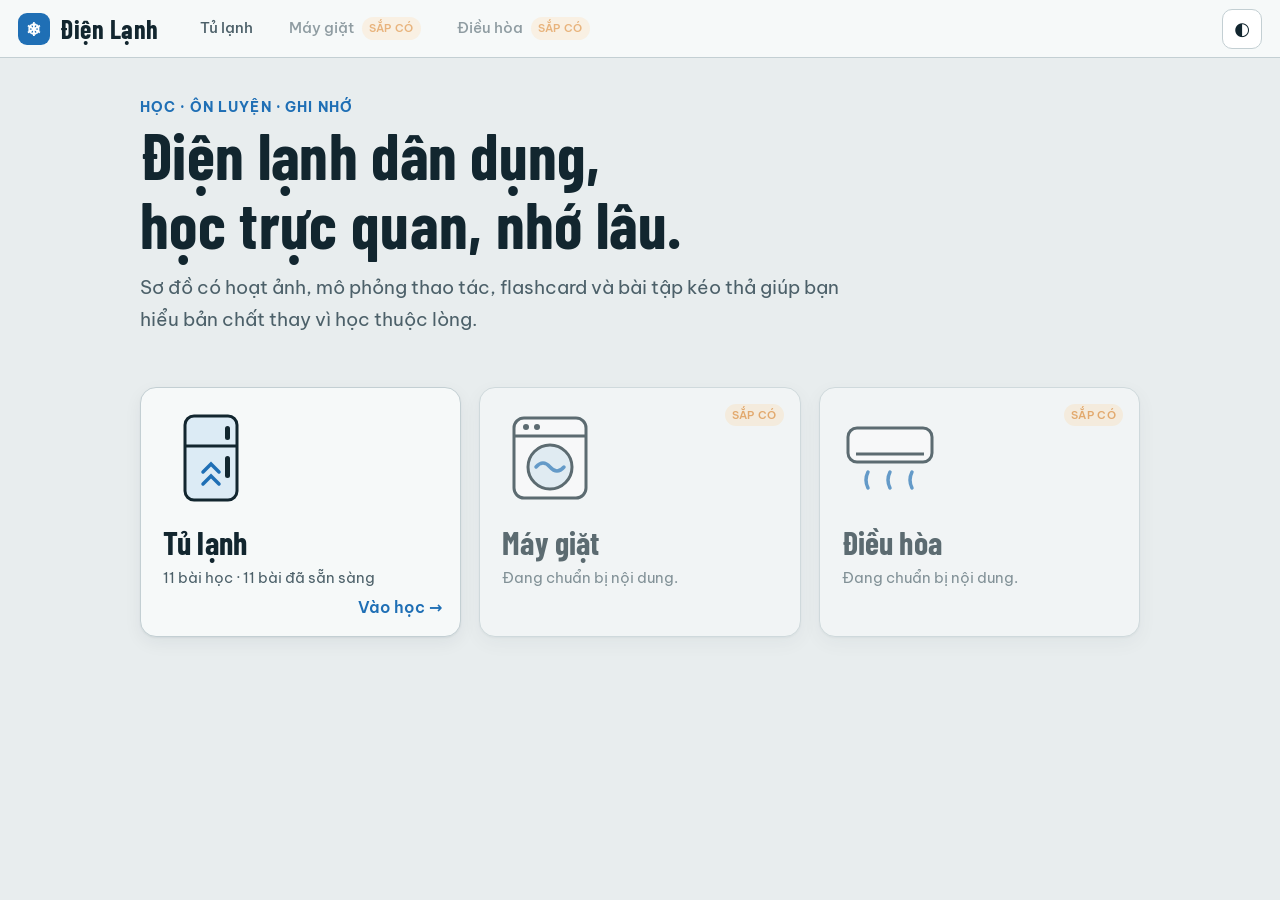
==== index.html @ 9552d59e "init" ====
<!doctype html>
<html lang="vi">
<head>
<meta charset="utf-8">
<meta name="viewport" content="width=device-width, initial-scale=1, viewport-fit=cover">
<title>Điện Lạnh – Học &amp; Ôn luyện</title>
<link rel="preconnect" href="https://fonts.googleapis.com">
<link rel="preconnect" href="https://fonts.gstatic.com" crossorigin>
<link href="https://fonts.googleapis.com/css2?family=Barlow+Condensed:wght@600;700&family=Be+Vietnam+Pro:wght@400;500;600;700&display=swap" rel="stylesheet">
<link rel="stylesheet" href="css/style.css">
</head>
<body>
<a class="skip" href="#main">Bỏ qua điều hướng</a>
<header class="topbar">
  <button class="icon-btn menu-btn" id="menuBtn" aria-label="Mở danh sách bài" aria-expanded="false">☰</button>
  <a class="brand" href="#/"><span class="brand-mark" aria-hidden="true">❄</span><span>Điện Lạnh</span></a>
  <nav class="cats" id="cats" aria-label="Chuyên mục"></nav>
  <button class="icon-btn" id="themeBtn" aria-label="Đổi giao diện sáng/tối">◐</button>
</header>
<div class="shell" id="shell">
  <aside class="sidebar" id="sidebar" aria-label="Danh sách bài học"></aside>
  <div class="scrim" id="scrim"></div>
  <main id="main" tabindex="-1"></main>
</div>

<script src="js/core.js"></script>
<script src="js/lessons/common.js"></script>
<script src="js/lessons/lesson-1.js"></script>
<script src="js/lessons/lesson-2.js"></script>
<script src="js/lessons/lesson-3.js"></script>
<script src="js/lessons/lesson-4.js"></script>
<script src="js/lessons/lesson-5.js"></script>
<script src="js/lessons/lesson-6.js"></script>
<script src="js/lessons/lesson-7.js"></script>
<script src="js/lessons/lesson-8.js"></script>
<script src="js/lessons/lesson-9.js"></script>
<script src="js/lessons/lesson-10.js"></script>
<script src="js/lessons/lesson-11.js"></script>
<script src="js/lessons/index.js"></script>
<script src="js/app.js"></script>
</body>
</html>
---- css/style.css ----
:root{
  --bg:#E8EDEE; --surface:#F6F9F9; --surface2:#FFFFFF; --ink:#12262F; --muted:#4C6069; --line:#C3CFD3;
  --cold:#1F6FB5; --cold-l:#7CC0EA; --hot:#D6402F; --warm:#E0862B; --brass:#B58A2E; --ok:#1E8E5A; --bad:#C23B2B;
  --casing:#D3DCDF; --cold-tint:#DCEBF5; --cold-tint2:#EAF3F9; --hot-tint:#F6E1DC; --ok-tint:#DDF1E7; --bad-tint:#F8E0DB; --warn-tint:#FBEBD5;
  --focus:#0B57D0; --shadow:0 1px 2px rgba(18,38,47,.06),0 6px 18px rgba(18,38,47,.06);
  --head:'Barlow Condensed','Arial Narrow',Impact,sans-serif;
  --body:'Be Vietnam Pro',system-ui,-apple-system,'Segoe UI',Roboto,sans-serif;
  --top:58px; --side:290px;
}
:root[data-theme="dark"]{
  --bg:#0D171C; --surface:#14242B; --surface2:#1A2E37; --ink:#E4EDF0; --muted:#9BB0B8; --line:#28414B;
  --cold:#5AA8E6; --cold-l:#8FCBF0; --hot:#F0604D; --warm:#F0A044; --brass:#D2A94A; --ok:#4CC58B; --bad:#F0705F;
  --casing:#26404A; --cold-tint:#17334A; --cold-tint2:#132A3B; --hot-tint:#3A1F1C; --ok-tint:#143026; --bad-tint:#3A201C; --warn-tint:#3A2B16;
  --focus:#8AB4F8; --shadow:0 1px 2px rgba(0,0,0,.3),0 6px 18px rgba(0,0,0,.25);
}
@media (prefers-color-scheme:dark){
  :root:not([data-theme="light"]){
    --bg:#0D171C; --surface:#14242B; --surface2:#1A2E37; --ink:#E4EDF0; --muted:#9BB0B8; --line:#28414B;
    --cold:#5AA8E6; --cold-l:#8FCBF0; --hot:#F0604D; --warm:#F0A044; --brass:#D2A94A; --ok:#4CC58B; --bad:#F0705F;
    --casing:#26404A; --cold-tint:#17334A; --cold-tint2:#132A3B; --hot-tint:#3A1F1C; --ok-tint:#143026; --bad-tint:#3A201C; --warn-tint:#3A2B16;
    --focus:#8AB4F8; --shadow:0 1px 2px rgba(0,0,0,.3),0 6px 18px rgba(0,0,0,.25);
  }
}
*,*::before,*::after{box-sizing:border-box}
html{scroll-behavior:smooth;scroll-padding-top:calc(var(--top) + 70px)}
body{margin:0;background:var(--bg);color:var(--ink);font:400 16px/1.65 var(--body);-webkit-text-size-adjust:100%}
h1,h2,h3,h4{font-family:var(--head);font-weight:700;line-height:1.08;margin:0;letter-spacing:.005em}
h1{font-size:clamp(38px,6vw,64px)} h2{font-size:clamp(30px,4.2vw,40px);margin-bottom:10px} h3{font-size:25px;margin-bottom:6px} h4{font-size:19px}
p{margin:0 0 12px;max-width:70ch} a{color:var(--cold)}
button{font-family:inherit}
:focus-visible{outline:3px solid var(--focus);outline-offset:2px;border-radius:4px}
.skip{position:absolute;left:-999px;top:8px;background:var(--ink);color:var(--bg);padding:8px 14px;border-radius:6px;z-index:99}
.skip:focus{left:8px}
.muted{color:var(--muted)}
.hot-t{color:var(--hot)} .cold-t{color:var(--cold)}

/* ---------- topbar ---------- */
.topbar{position:sticky;top:0;z-index:30;height:var(--top);display:flex;align-items:center;gap:14px;padding:0 18px;background:var(--surface);border-bottom:1px solid var(--line)}
.brand{display:flex;align-items:center;gap:10px;text-decoration:none;color:var(--ink);font:700 26px/1 var(--head);letter-spacing:.02em}
.brand-mark{display:grid;place-items:center;width:32px;height:32px;border-radius:9px;background:var(--cold);color:#fff;font-size:18px}
.cats{display:flex;gap:6px;margin-left:12px;flex:1;overflow-x:auto}
.cat{display:flex;align-items:center;gap:8px;padding:8px 14px;border-radius:999px;text-decoration:none;color:var(--muted);font-weight:500;font-size:15px;white-space:nowrap;border:1px solid transparent}
.cat:hover{background:var(--cold-tint2)}
.cat.on{background:var(--ink);color:var(--bg)}
.cat.soon{opacity:.6;cursor:default}
.cat.soon:hover{background:none}
.tag{font-size:11px;font-weight:600;padding:2px 7px;border-radius:999px;background:var(--warn-tint);color:var(--warm);text-transform:uppercase;letter-spacing:.03em}
.icon-btn{width:40px;height:40px;border-radius:10px;border:1px solid var(--line);background:var(--surface2);color:var(--ink);font-size:18px;cursor:pointer}
.icon-btn:hover{border-color:var(--ink)}
.menu-btn{display:none}

/* ---------- shell ---------- */
.shell{display:grid;grid-template-columns:var(--side) minmax(0,1fr);min-height:calc(100vh - var(--top))}
.shell.no-side{grid-template-columns:minmax(0,1fr)}
.shell.no-side .sidebar{display:none}
.sidebar{position:sticky;top:var(--top);align-self:start;height:calc(100vh - var(--top));overflow:auto;padding:22px 16px 40px;border-right:1px solid var(--line);background:var(--surface)}
.side-h{font:700 13px/1 var(--body);letter-spacing:.08em;text-transform:uppercase;color:var(--muted);margin:0 8px 12px}
.lnav{list-style:none;margin:0;padding:0;display:grid;gap:4px}
.lnav a{display:grid;grid-template-columns:34px 1fr auto;gap:10px;align-items:center;padding:10px 10px;border-radius:10px;text-decoration:none;color:var(--ink);line-height:1.3;border:1px solid transparent}
.lnav a:hover{background:var(--cold-tint2)}
.lnav a.on{background:var(--cold-tint);border-color:var(--cold)}
.lnav a.soon{opacity:.55;pointer-events:none}
.lnav .n{display:grid;place-items:center;width:34px;height:34px;border-radius:50%;background:var(--ink);color:var(--bg);font:700 15px var(--body)}
.lnav a.on .n{background:var(--cold)}
.lnav .t{font-weight:500;font-size:15px}
.lnav .s{display:block;font-size:12.5px;color:var(--muted);font-weight:400}
.lnav .st{font-size:13px;color:var(--ok);font-weight:700}
.scrim{display:none}
main{padding:30px clamp(16px,4vw,48px) 90px;min-width:0;outline:none}
.wrap{max-width:1000px;margin:0 auto}

/* ---------- home / hub ---------- */
.hero{padding:10px 0 6px}
.hero p.lead{font-size:19px;color:var(--muted);max-width:56ch;margin-top:14px}
.cards3{display:grid;grid-template-columns:repeat(3,1fr);gap:18px;margin-top:34px}
.bigcard{position:relative;display:block;text-decoration:none;color:var(--ink);background:var(--surface);border:1px solid var(--line);border-radius:16px;padding:22px;box-shadow:var(--shadow);min-height:250px;transition:transform .18s,border-color .18s}
.bigcard:not(.soon):hover{transform:translateY(-4px);border-color:var(--cold)}
.bigcard.soon{opacity:.65}
.bigcard .ico{width:96px;height:96px;margin-bottom:12px}
.bigcard h3{font-size:32px}
.bigcard p{color:var(--muted);font-size:15px;margin:0}
.bigcard .go{position:absolute;right:18px;bottom:16px;font-weight:600;color:var(--cold)}
.bigcard .tag{position:absolute;right:16px;top:16px}
.stats{display:flex;flex-wrap:wrap;gap:12px;margin:22px 0 6px}
.stat{background:var(--surface);border:1px solid var(--line);border-radius:12px;padding:12px 18px;min-width:130px}
.stat b{display:block;font:700 34px/1 var(--head)} .stat span{font-size:13px;color:var(--muted)}
.lcards{display:grid;grid-template-columns:repeat(auto-fill,minmax(280px,1fr));gap:16px;margin-top:22px}
.lcard{display:flex;flex-direction:column;gap:6px;text-decoration:none;color:var(--ink);background:var(--surface);border:1px solid var(--line);border-radius:14px;padding:18px;box-shadow:var(--shadow);transition:transform .18s,border-color .18s}
.lcard:not(.soon):hover{transform:translateY(-3px);border-color:var(--cold)}
.lcard.soon{opacity:.6}
.lcard .num{font:700 14px var(--body);color:var(--cold);letter-spacing:.06em;text-transform:uppercase}
.lcard h3{font-size:26px;margin:0}
.lcard p{font-size:14.5px;color:var(--muted);margin:0}
.bar{height:7px;border-radius:4px;background:var(--line);overflow:hidden;margin-top:auto}
.bar i{display:block;height:100%;background:var(--ok);border-radius:4px;transition:width .4s}
.lcard .foot{display:flex;justify-content:space-between;font-size:13px;color:var(--muted);margin-top:8px}

/* ---------- lesson header + tabs ---------- */
.crumb{font-size:14px;color:var(--muted);margin-bottom:8px}
.crumb a{color:var(--muted)}
.lhead p.lead{font-size:18px;color:var(--muted);margin-top:12px;max-width:60ch}
.chips{display:flex;flex-wrap:wrap;gap:8px;margin-top:14px}
.chip{font-size:13px;font-weight:500;padding:4px 11px;border-radius:999px;background:var(--surface);border:1px solid var(--line);color:var(--muted)}
.mtabs{display:flex;gap:6px;margin:26px 0 24px;border-bottom:2px solid var(--line);overflow-x:auto}
.mtab{display:flex;align-items:center;gap:8px;padding:11px 18px;text-decoration:none;color:var(--muted);font-weight:600;font-size:15px;white-space:nowrap;border-bottom:3px solid transparent;margin-bottom:-2px}
.mtab:hover{color:var(--ink)}
.mtab.on{color:var(--cold);border-color:var(--cold)}
.toc{position:sticky;top:calc(var(--top) + 8px);z-index:10;display:flex;gap:8px;overflow-x:auto;padding:8px 0 10px;margin-bottom:6px;background:var(--bg)}
.toc a{flex:none;font-size:14px;font-weight:500;text-decoration:none;color:var(--muted);padding:6px 13px;border-radius:999px;border:1px solid var(--line);background:var(--surface)}
.toc a:hover{color:var(--ink);border-color:var(--ink)}
.toc a.on{background:var(--ink);color:var(--bg);border-color:var(--ink)}
section.sec{margin-top:56px}
section.sec:first-of-type{margin-top:26px}
.sec-n{font:700 14px var(--body);color:var(--cold);letter-spacing:.08em;text-transform:uppercase;margin-bottom:4px}

/* ---------- shared components ---------- */
.stage{background:var(--surface);border:1px solid var(--line);border-radius:14px;padding:10px 8px 6px;margin-top:20px}
.stage svg{display:block;width:100%;height:auto}
.panel{margin-top:14px;padding:20px 22px 16px;background:var(--surface);border:1px solid var(--line);border-left:6px solid var(--cold);border-radius:10px}
.panel.warm{border-left-color:var(--warm)} .panel.hotc{border-left-color:var(--hot)} .panel.okc{border-left-color:var(--ok)}
.tabs{display:grid;grid-template-columns:repeat(auto-fit,minmax(170px,1fr));gap:8px;margin-top:18px}
.tab{font:500 15px/1.25 var(--body);text-align:left;color:var(--ink);background:var(--surface);border:1px solid var(--line);border-radius:10px;padding:10px 12px;cursor:pointer;min-height:56px;display:flex;gap:10px;align-items:center}
.tab:hover{border-color:var(--ink)}
.tab b{display:inline-grid;place-items:center;flex:none;width:28px;height:28px;border-radius:50%;background:var(--ink);color:var(--bg);font-size:14px}
.tab[aria-pressed=true]{border-color:var(--cold);box-shadow:inset 0 0 0 2px var(--cold)}
.tab[aria-pressed=true] b{background:var(--cold)}
.btn{font:500 15px var(--body);color:var(--ink);background:transparent;border:2px solid var(--ink);border-radius:999px;padding:8px 18px;cursor:pointer;min-height:44px}
.btn:hover{background:var(--ink);color:var(--bg)}
.btn.pri{background:var(--cold);border-color:var(--cold);color:#fff}
.btn.pri:hover{filter:brightness(1.1);background:var(--cold);color:#fff}
.btn:disabled{opacity:.4;cursor:not-allowed}
.btn.sm{min-height:36px;padding:5px 14px;font-size:14px}
.row{display:flex;flex-wrap:wrap;gap:10px 14px;align-items:center}
.controls{display:flex;flex-wrap:wrap;gap:12px 22px;align-items:center;padding:10px 14px 14px}
.controls label{display:flex;align-items:center;gap:10px;font-size:15px;color:var(--muted)}
input[type=range]{accent-color:var(--cold);width:190px;min-height:32px}
.legend{display:flex;flex-wrap:wrap;gap:8px 20px;padding:0 14px 12px;font-size:14px;color:var(--muted)}
.legend span{display:inline-flex;align-items:center;gap:8px}
.legend i{width:26px;height:6px;border-radius:3px;display:inline-block}
.pill{display:inline-block;font-size:13.5px;font-weight:500;padding:3px 11px;border-radius:999px;margin:2px 6px 2px 0}
.pill.ok{background:var(--ok-tint);color:var(--ok)} .pill.bad{background:var(--bad-tint);color:var(--bad)} .pill.cold{background:var(--cold-tint);color:var(--cold)}
.callout{display:flex;gap:14px;padding:16px 18px;border-radius:12px;margin-top:18px;background:var(--warn-tint);border:1px solid color-mix(in srgb,var(--warm) 40%,transparent)}
.callout .ic{font-size:22px;line-height:1.3}
.callout.mem{background:var(--cold-tint);border-color:color-mix(in srgb,var(--cold) 40%,transparent)}
.callout.danger{background:var(--bad-tint);border-color:color-mix(in srgb,var(--bad) 40%,transparent)}
.callout p{margin:0}
.callout b.t{display:block;font-family:var(--head);font-size:20px;margin-bottom:2px}
dl.kv{display:grid;grid-template-columns:150px 1fr;gap:10px 16px;margin:12px 0}
dl.kv dt{font-weight:600;color:var(--muted);font-size:14.5px} dl.kv dd{margin:0}
table.cmp{width:100%;border-collapse:separate;border-spacing:0;margin-top:16px;font-size:14.5px;background:var(--surface);border:1px solid var(--line);border-radius:12px;overflow:hidden}
table.cmp th,table.cmp td{padding:10px 14px;text-align:left;vertical-align:top;border-bottom:1px solid var(--line)}
table.cmp tr:last-child td{border-bottom:0}
table.cmp thead th{background:var(--cold-tint);font-family:var(--head);font-size:19px}
table.cmp tbody th{font-weight:600;color:var(--muted);width:130px}
.tscroll{overflow-x:auto}
.grid2{display:grid;grid-template-columns:1fr 1fr;gap:18px}

/* steps */
ol.steps{list-style:none;padding:0;margin:14px 0 0;display:grid;gap:8px;counter-reset:s}
ol.steps li{counter-increment:s;display:grid;grid-template-columns:34px 1fr;gap:12px;align-items:start;padding:11px 14px;background:var(--surface);border:1px solid var(--line);border-radius:10px;cursor:pointer;transition:background .2s,border-color .2s}
ol.steps li::before{content:counter(s);display:grid;place-items:center;width:30px;height:30px;border-radius:50%;background:var(--ink);color:var(--bg);font-weight:700;font-size:14px;margin-top:1px}
ol.steps li:hover{border-color:var(--ink)}
ol.steps li.done{background:var(--ok-tint);border-color:var(--ok)}
ol.steps li.done::before{content:"✓";background:var(--ok);color:#fff}
ol.steps li > div > b:first-child{display:block}
ol.steps li span{font-size:14.5px;color:var(--muted)}
.prog{display:flex;align-items:center;gap:12px;font-size:14px;color:var(--muted);margin-top:12px}
.prog .bar{flex:1;margin:0;max-width:300px}

/* ---------- diagrams (css) ---------- */
.lbl{font:700 15px var(--body);fill:var(--ink)} .sub{font:400 13px var(--body);fill:var(--muted)} .fl{font:500 12.5px var(--body);fill:var(--muted)}
.casing{fill:none;stroke:var(--casing)}
.flow{fill:none;stroke-dasharray:3 9;stroke-linecap:round;animation:flow 1.1s linear infinite}
@keyframes flow{to{stroke-dashoffset:-24}}
@keyframes pulse{0%,100%{opacity:.25}50%{opacity:1}}
@keyframes spin{to{transform:rotate(360deg)}}
@keyframes rise{0%{transform:translateY(0) scale(.6);opacity:0}20%{opacity:.9}100%{transform:translateY(-34px) scale(1.1);opacity:0}}
.heat{stroke:var(--warm);stroke-width:3;fill:none;stroke-linecap:round}
.heat-h{fill:var(--warm)}
.heat-g{animation:pulse 1.6s ease-in-out infinite} .heat-g.b{animation-delay:.5s} .heat-g.c{animation-delay:1s}
.bub{fill:var(--cold-l);animation:rise 2.4s ease-in infinite;transform-box:fill-box;transform-origin:center}
.fan{transform-box:fill-box;transform-origin:center;animation:spin 1s linear infinite}
.air{fill:none;stroke:var(--cold-l);stroke-width:3;stroke-dasharray:2 10;stroke-linecap:round;animation:flow .9s linear infinite;transition:opacity .3s}
.paused *{animation-play-state:paused!important}

/* gauge */
.gauge-wrap{display:grid;grid-template-columns:minmax(0,340px) minmax(0,1fr);gap:22px;align-items:center}
.opts-r{display:grid;gap:8px;margin:10px 0}
.opts-r label{display:flex;gap:10px;align-items:flex-start;padding:10px 12px;border:1px solid var(--line);border-radius:10px;background:var(--surface);cursor:pointer;font-size:15px}
.opts-r label:has(input:checked){border-color:var(--cold);box-shadow:inset 0 0 0 2px var(--cold)}
.opts-r input{margin-top:5px;accent-color:var(--cold)}
.verdict{padding:12px 14px;border-radius:10px;font-weight:500;min-height:3.4em;background:var(--cold-tint2);border:1px solid var(--line)}
.verdict.ok{background:var(--ok-tint);border-color:var(--ok)} .verdict.bad{background:var(--bad-tint);border-color:var(--bad)}

/* ---------- practice ---------- */
.pcard{background:var(--surface);border:1px solid var(--line);border-radius:16px;padding:24px;box-shadow:var(--shadow)}
.phead{display:flex;flex-wrap:wrap;gap:10px 16px;align-items:center;justify-content:space-between;margin-bottom:14px}
.phead .bar{flex:1;min-width:120px;max-width:340px;margin:0}
.flip{perspective:1200px;margin:8px auto 18px;max-width:560px}
.flip-in{position:relative;height:270px;transition:transform .55s cubic-bezier(.3,.7,.2,1);transform-style:preserve-3d;cursor:pointer}
.flip.on .flip-in{transform:rotateY(180deg)}
.face{position:absolute;inset:0;backface-visibility:hidden;-webkit-backface-visibility:hidden;display:flex;flex-direction:column;align-items:center;justify-content:center;text-align:center;padding:26px 30px;border-radius:16px;border:2px solid var(--line);background:var(--surface2);box-shadow:var(--shadow);overflow:auto}
.face.front{border-top:6px solid var(--cold)}
.face.back{transform:rotateY(180deg);border-top:6px solid var(--warm);background:var(--warn-tint)}
.face .k{font-size:12px;font-weight:700;letter-spacing:.1em;text-transform:uppercase;color:var(--muted);margin-bottom:10px}
.face .big{font:700 clamp(26px,4vw,34px)/1.15 var(--head)}
.face .txt{font-size:18px;line-height:1.5}
.hint{font-size:13px;color:var(--muted);margin-top:14px}
.fc-act{display:flex;flex-wrap:wrap;gap:10px;justify-content:center}
.q-text{font:700 clamp(24px,3.4vw,30px)/1.2 var(--head);margin:6px 0 16px}
.qopts{display:grid;gap:10px}
.qopt{display:flex;gap:12px;align-items:flex-start;text-align:left;width:100%;padding:13px 15px;border-radius:12px;border:2px solid var(--line);background:var(--surface2);color:var(--ink);font:500 16px/1.45 var(--body);cursor:pointer}
.qopt:hover:not(:disabled){border-color:var(--ink)}
.qopt .l{flex:none;display:grid;place-items:center;width:28px;height:28px;border-radius:50%;background:var(--cold-tint);color:var(--cold);font-weight:700;font-size:14px}
.qopt.right{border-color:var(--ok);background:var(--ok-tint)} .qopt.right .l{background:var(--ok);color:#fff}
.qopt.wrong{border-color:var(--bad);background:var(--bad-tint)} .qopt.wrong .l{background:var(--bad);color:#fff}
.qopt:disabled{cursor:default}
.why{margin-top:14px;padding:13px 16px;border-radius:10px;background:var(--cold-tint2);border-left:5px solid var(--cold);font-size:15px}
.score{text-align:center;padding:10px 0}
.score .ring{font:700 80px/1 var(--head)}
.score .msg{font-size:18px;color:var(--muted);margin:8px 0 18px}
.review{text-align:left;margin-top:22px;display:grid;gap:10px}
.review div{padding:12px 14px;border-radius:10px;background:var(--bad-tint);border:1px solid var(--bad);font-size:15px}

/* drag & drop */
.pool{display:flex;flex-wrap:wrap;gap:8px;min-height:56px;padding:12px;border:2px dashed var(--line);border-radius:12px;margin-bottom:16px}
.dchip{padding:8px 13px;border-radius:10px;background:var(--surface2);border:2px solid var(--line);font-size:14.5px;line-height:1.4;cursor:grab;user-select:none;touch-action:manipulation;max-width:100%}
.dchip:hover{border-color:var(--ink)}
.dchip.sel{border-color:var(--cold);background:var(--cold-tint);box-shadow:0 0 0 3px color-mix(in srgb,var(--cold) 30%,transparent)}
.dchip.ok{border-color:var(--ok);background:var(--ok-tint)} .dchip.no{border-color:var(--bad);background:var(--bad-tint)}
.dchip.dragging{opacity:.4}
.buckets{display:grid;grid-template-columns:repeat(3,1fr);gap:14px}
.bucket{display:flex;flex-direction:column;gap:8px;min-height:200px;padding:12px;border-radius:14px;background:var(--cold-tint2);border:2px solid var(--line);transition:border-color .15s,background .15s}
.bucket h4{font-size:21px;text-align:center;padding-bottom:6px;border-bottom:1px solid var(--line)}
.bucket.over{border-color:var(--cold);background:var(--cold-tint)}
.bucket.armed{border-color:var(--cold);cursor:pointer}
.olist{list-style:none;margin:12px 0;padding:0;display:grid;gap:8px}
.olist li{display:grid;grid-template-columns:34px 1fr auto;gap:10px;align-items:center;padding:10px 12px;border-radius:10px;background:var(--surface2);border:2px solid var(--line);cursor:grab;touch-action:manipulation}
.olist li.sel{border-color:var(--cold);background:var(--cold-tint)}
.olist li.ok{border-color:var(--ok);background:var(--ok-tint)} .olist li.no{border-color:var(--bad);background:var(--bad-tint)}
.olist li.dragging{opacity:.4}
.olist .pos{display:grid;place-items:center;width:30px;height:30px;border-radius:50%;background:var(--ink);color:var(--bg);font-weight:700;font-size:14px}
.olist .mv{display:flex;gap:4px}
.olist .mv button{width:34px;height:34px;border-radius:8px;border:1px solid var(--line);background:var(--surface);color:var(--ink);cursor:pointer}
.olist .mv button:hover{border-color:var(--ink)}
.divider{height:1px;background:var(--line);margin:30px 0}
.sub-tabs{display:flex;gap:8px;margin-bottom:16px;flex-wrap:wrap}

/* ---------- responsive ---------- */
@media (max-width:980px){
  .shell,.shell.no-side{grid-template-columns:minmax(0,1fr)}
  .menu-btn{display:block}
  .shell.no-side ~ * .menu-btn{display:none}
  .sidebar{position:fixed;left:0;top:var(--top);bottom:0;width:min(86vw,320px);height:auto;z-index:40;transform:translateX(-102%);transition:transform .25s;box-shadow:var(--shadow)}
  body.menu-open .sidebar{transform:none}
  body.menu-open .scrim{display:block;position:fixed;inset:var(--top) 0 0 0;background:rgba(0,0,0,.4);z-index:35}
  .cards3{grid-template-columns:1fr}
  .gauge-wrap,.grid2{grid-template-columns:1fr}
  .buckets{grid-template-columns:1fr}
}
@media (max-width:620px){
  .topbar{padding:0 10px;gap:8px}
  .brand span:last-child{display:none}
  dl.kv{grid-template-columns:1fr;gap:2px 0} dl.kv dt{margin-top:8px}
  .flip-in{height:300px}
  .cat .tag{display:none}
  .pcard{padding:16px}
}
@media (prefers-reduced-motion:reduce){*{animation:none!important;transition:none!important;scroll-behavior:auto!important}}
.btn[aria-pressed=true]{background:var(--ink);color:var(--bg)}
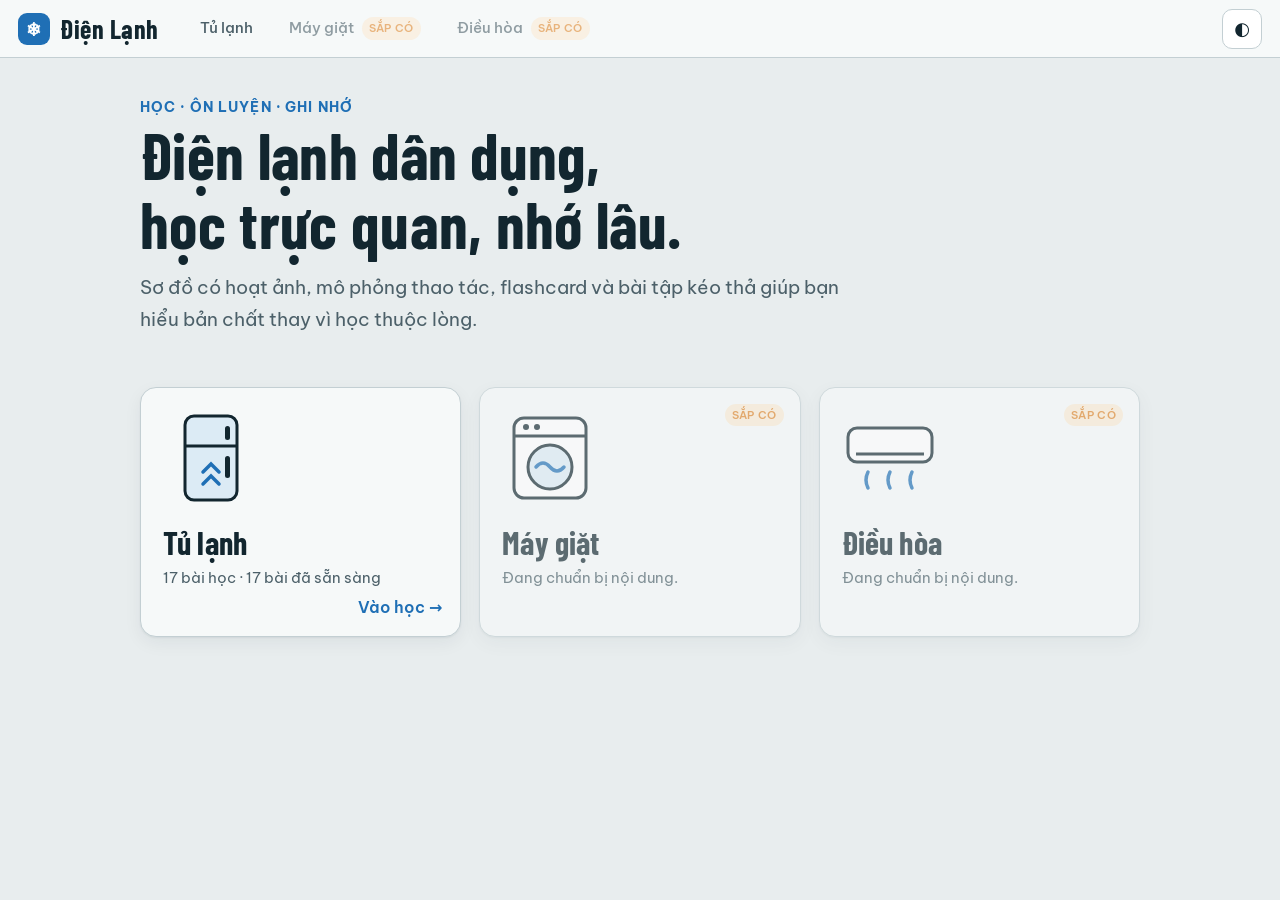
==== commit 025db0f0: "tl" ====
--- a/index.html
+++ b/index.html
@@ -36,6 +36,12 @@
 <script src="js/lessons/lesson-9.js"></script>
 <script src="js/lessons/lesson-10.js"></script>
 <script src="js/lessons/lesson-11.js"></script>
+<script src="js/lessons/lesson-12.js"></script>
+<script src="js/lessons/lesson-13.js"></script>
+<script src="js/lessons/lesson-14.js"></script>
+<script src="js/lessons/lesson-15.js"></script>
+<script src="js/lessons/lesson-16.js"></script>
+<script src="js/lessons/lesson-17.js"></script>
 <script src="js/lessons/index.js"></script>
 <script src="js/app.js"></script>
 </body>
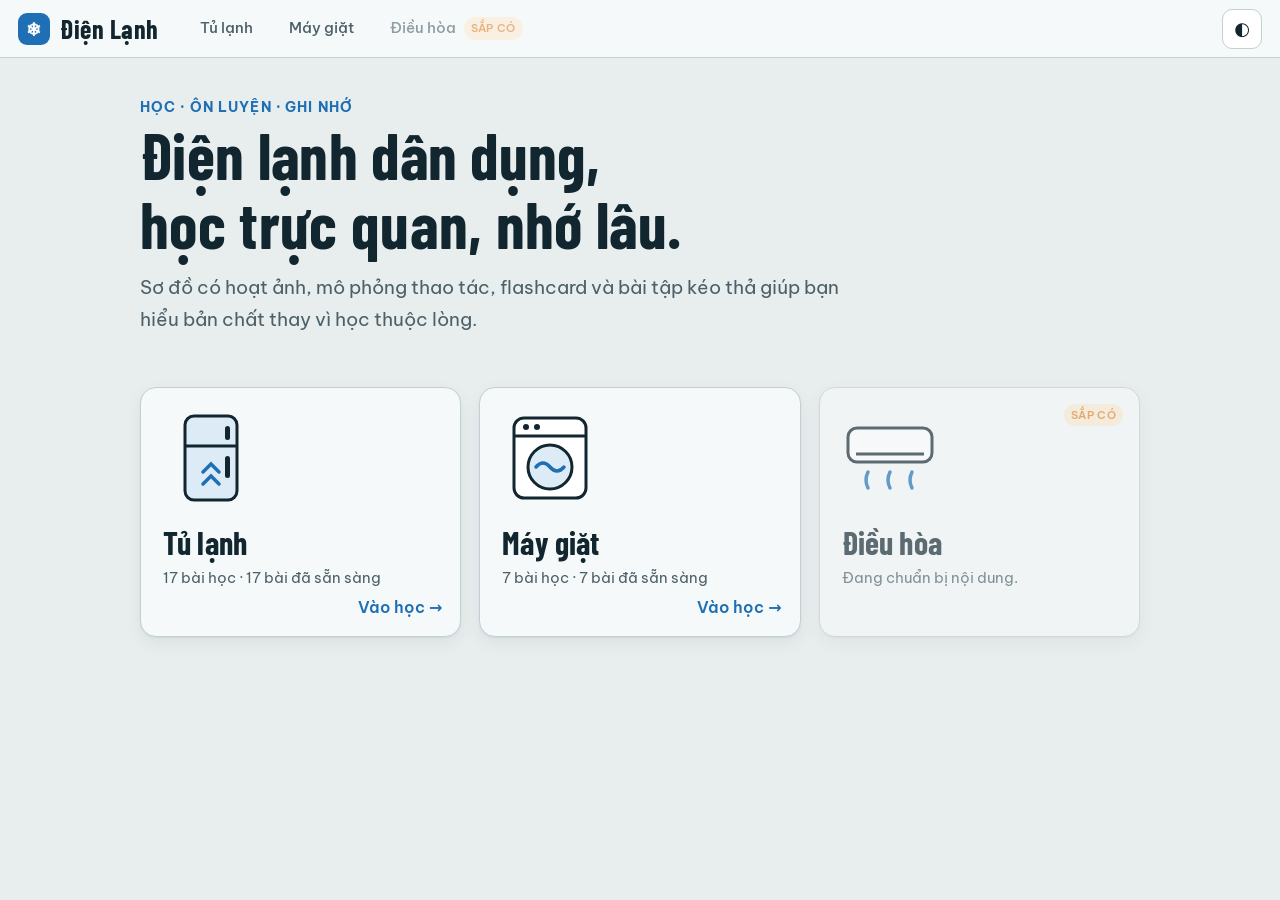
==== commit 16931a6b: "mg" ====
--- a/index.html
+++ b/index.html
@@ -42,6 +42,7 @@
 <script src="js/lessons/lesson-15.js"></script>
 <script src="js/lessons/lesson-16.js"></script>
 <script src="js/lessons/lesson-17.js"></script>
+<script src="js/lessons/mg-1.js"></script><script src="js/lessons/mg-2.js"></script><script src="js/lessons/mg-3.js"></script><script src="js/lessons/mg-4.js"></script><script src="js/lessons/mg-5.js"></script><script src="js/lessons/mg-6.js"></script><script src="js/lessons/mg-7.js"></script>
 <script src="js/lessons/index.js"></script>
 <script src="js/app.js"></script>
 </body>
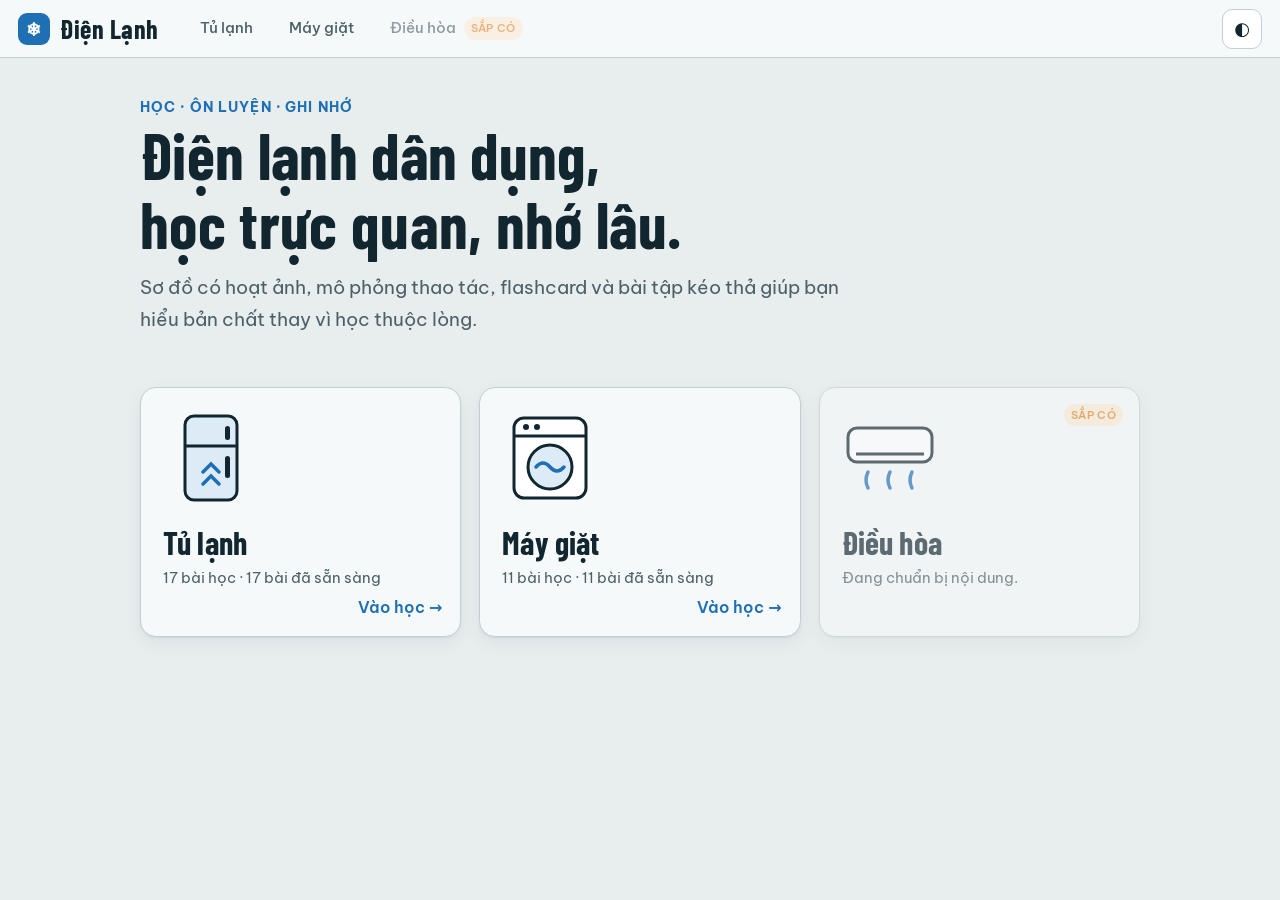
==== commit 2dbf53e8: "mg" ====
--- a/index.html
+++ b/index.html
@@ -42,7 +42,7 @@
 <script src="js/lessons/lesson-15.js"></script>
 <script src="js/lessons/lesson-16.js"></script>
 <script src="js/lessons/lesson-17.js"></script>
-<script src="js/lessons/mg-1.js"></script><script src="js/lessons/mg-2.js"></script><script src="js/lessons/mg-3.js"></script><script src="js/lessons/mg-4.js"></script><script src="js/lessons/mg-5.js"></script><script src="js/lessons/mg-6.js"></script><script src="js/lessons/mg-7.js"></script>
+<script src="js/lessons/mg-1.js"></script><script src="js/lessons/mg-2.js"></script><script src="js/lessons/mg-3.js"></script><script src="js/lessons/mg-4.js"></script><script src="js/lessons/mg-5.js"></script><script src="js/lessons/mg-6.js"></script><script src="js/lessons/mg-7.js"></script><script src="js/lessons/mg-8.js"></script><script src="js/lessons/mg-9.js"></script><script src="js/lessons/mg-10.js"></script><script src="js/lessons/mg-11.js"></script>
 <script src="js/lessons/index.js"></script>
 <script src="js/app.js"></script>
 </body>
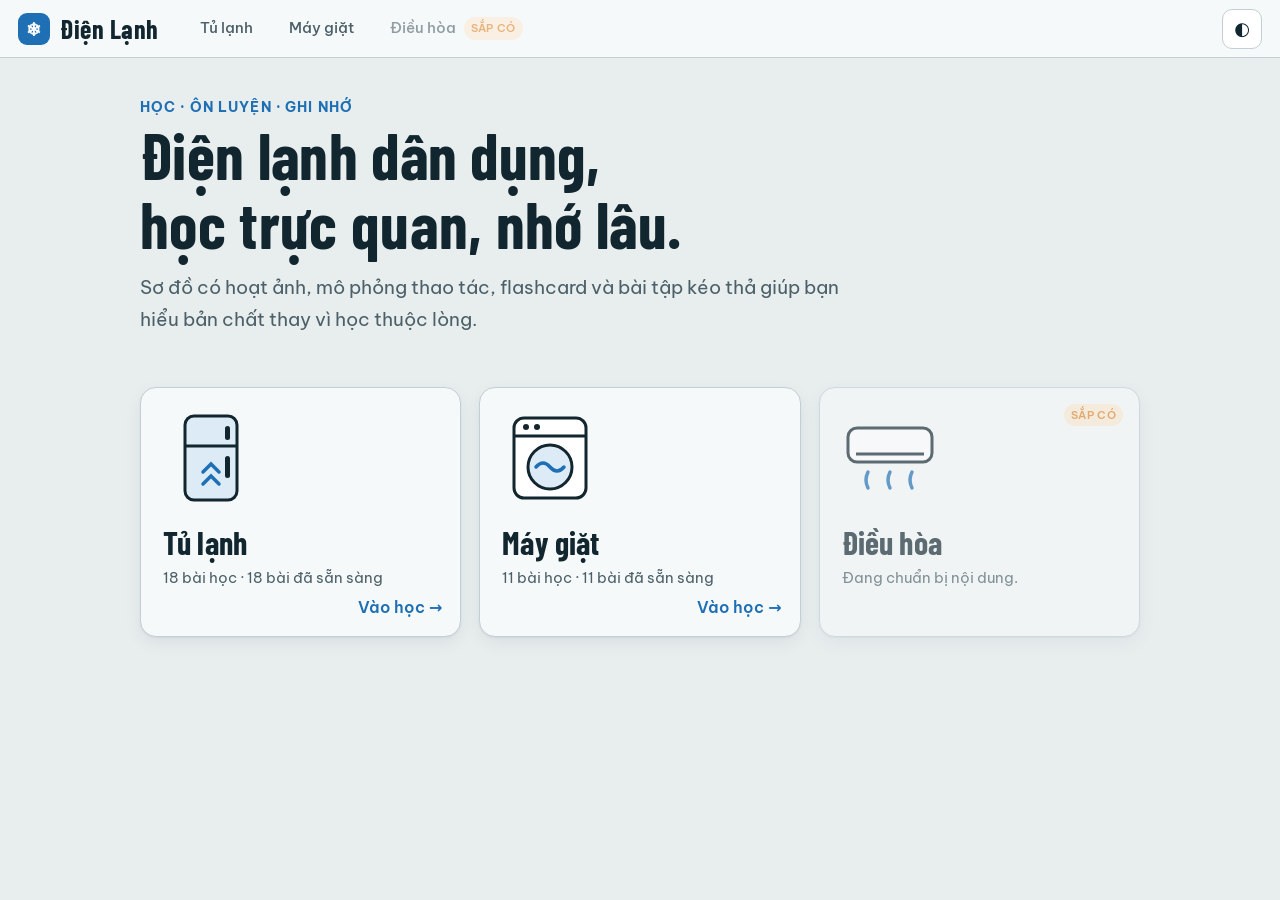
==== commit 53cb415a: "mg" ====
--- a/index.html
+++ b/index.html
@@ -25,6 +25,7 @@
 
 <script src="js/core.js"></script>
 <script src="js/lessons/common.js"></script>
+<script src="js/lessons/lesson-0.js"></script>
 <script src="js/lessons/lesson-1.js"></script>
 <script src="js/lessons/lesson-2.js"></script>
 <script src="js/lessons/lesson-3.js"></script>
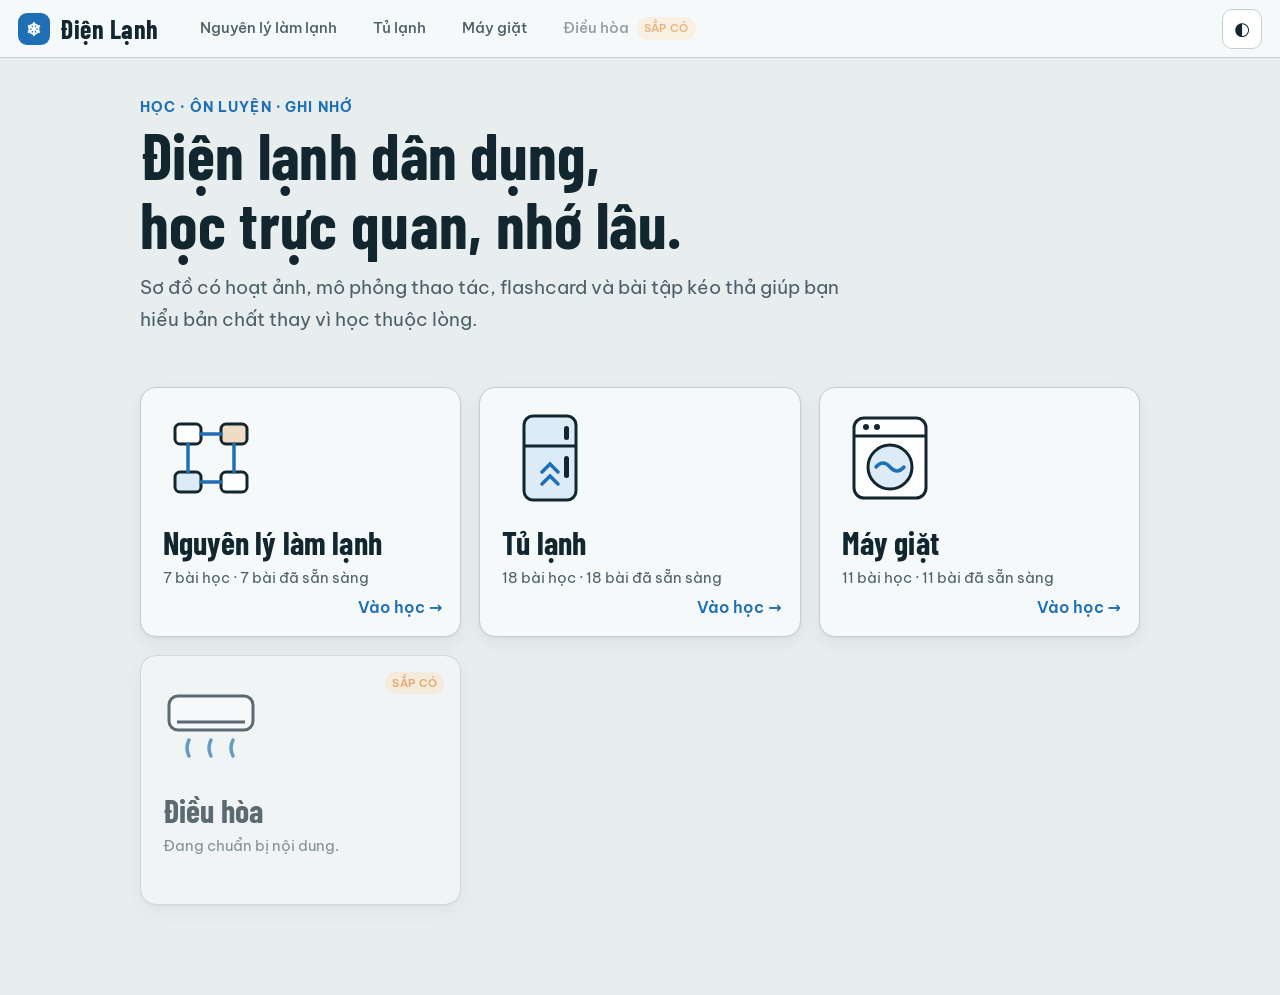
==== commit ec8f79e8: "nl" ====
--- a/index.html
+++ b/index.html
@@ -44,6 +44,7 @@
 <script src="js/lessons/lesson-16.js"></script>
 <script src="js/lessons/lesson-17.js"></script>
 <script src="js/lessons/mg-1.js"></script><script src="js/lessons/mg-2.js"></script><script src="js/lessons/mg-3.js"></script><script src="js/lessons/mg-4.js"></script><script src="js/lessons/mg-5.js"></script><script src="js/lessons/mg-6.js"></script><script src="js/lessons/mg-7.js"></script><script src="js/lessons/mg-8.js"></script><script src="js/lessons/mg-9.js"></script><script src="js/lessons/mg-10.js"></script><script src="js/lessons/mg-11.js"></script>
+<script src="js/lessons/nl-1.js"></script><script src="js/lessons/nl-2.js"></script><script src="js/lessons/nl-3.js"></script><script src="js/lessons/nl-4.js"></script><script src="js/lessons/nl-5.js"></script><script src="js/lessons/nl-6.js"></script><script src="js/lessons/nl-7.js"></script>
 <script src="js/lessons/index.js"></script>
 <script src="js/app.js"></script>
 </body>
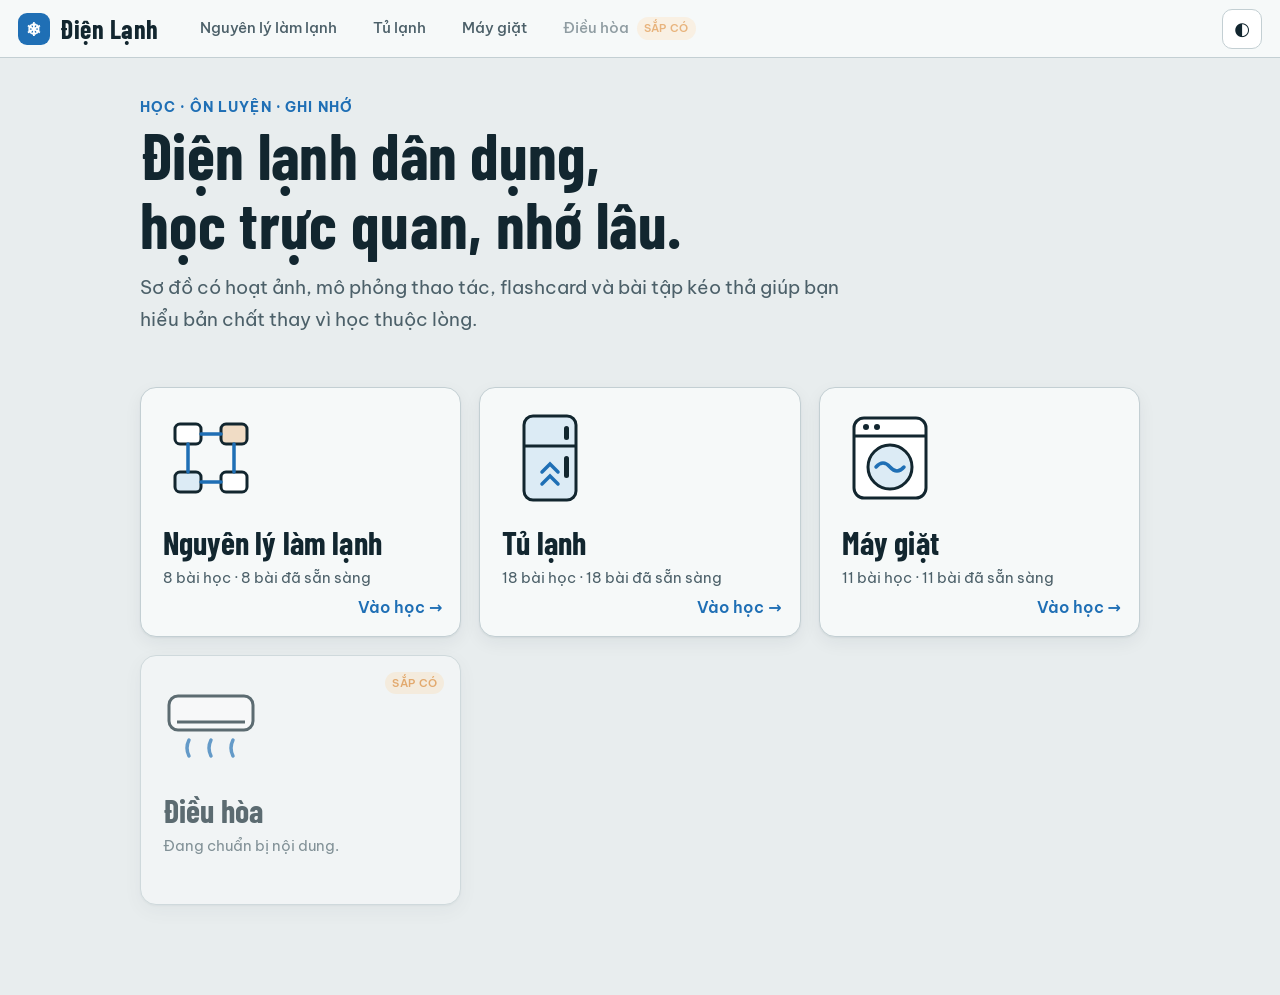
==== commit 6a21ee14: "Thiết kế lại trực quan bài 1–7 nguyên lý làm lạnh và thêm bài 8 cân cáp - Bài 1–7: thêm hình SVG độn" ====
--- a/index.html
+++ b/index.html
@@ -1,51 +1,73 @@
 <!doctype html>
 <html lang="vi">
+
 <head>
-<meta charset="utf-8">
-<meta name="viewport" content="width=device-width, initial-scale=1, viewport-fit=cover">
-<title>Điện Lạnh – Học &amp; Ôn luyện</title>
-<link rel="preconnect" href="https://fonts.googleapis.com">
-<link rel="preconnect" href="https://fonts.gstatic.com" crossorigin>
-<link href="https://fonts.googleapis.com/css2?family=Barlow+Condensed:wght@600;700&family=Be+Vietnam+Pro:wght@400;500;600;700&display=swap" rel="stylesheet">
-<link rel="stylesheet" href="css/style.css">
+  <meta charset="utf-8">
+  <meta name="viewport" content="width=device-width, initial-scale=1, viewport-fit=cover">
+  <title>Điện Lạnh – Học &amp; Ôn luyện</title>
+  <link rel="preconnect" href="https://fonts.googleapis.com">
+  <link rel="preconnect" href="https://fonts.gstatic.com" crossorigin>
+  <link
+    href="https://fonts.googleapis.com/css2?family=Barlow+Condensed:wght@600;700&family=Be+Vietnam+Pro:wght@400;500;600;700&display=swap"
+    rel="stylesheet">
+  <link rel="stylesheet" href="css/style.css">
 </head>
+
 <body>
-<a class="skip" href="#main">Bỏ qua điều hướng</a>
-<header class="topbar">
-  <button class="icon-btn menu-btn" id="menuBtn" aria-label="Mở danh sách bài" aria-expanded="false">☰</button>
-  <a class="brand" href="#/"><span class="brand-mark" aria-hidden="true">❄</span><span>Điện Lạnh</span></a>
-  <nav class="cats" id="cats" aria-label="Chuyên mục"></nav>
-  <button class="icon-btn" id="themeBtn" aria-label="Đổi giao diện sáng/tối">◐</button>
-</header>
-<div class="shell" id="shell">
-  <aside class="sidebar" id="sidebar" aria-label="Danh sách bài học"></aside>
-  <div class="scrim" id="scrim"></div>
-  <main id="main" tabindex="-1"></main>
-</div>
+  <a class="skip" href="#main">Bỏ qua điều hướng</a>
+  <header class="topbar">
+    <button class="icon-btn menu-btn" id="menuBtn" aria-label="Mở danh sách bài" aria-expanded="false">☰</button>
+    <a class="brand" href="#/"><span class="brand-mark" aria-hidden="true">❄</span><span>Điện Lạnh</span></a>
+    <nav class="cats" id="cats" aria-label="Chuyên mục"></nav>
+    <button class="icon-btn" id="themeBtn" aria-label="Đổi giao diện sáng/tối">◐</button>
+  </header>
+  <div class="shell" id="shell">
+    <aside class="sidebar" id="sidebar" aria-label="Danh sách bài học"></aside>
+    <div class="scrim" id="scrim"></div>
+    <main id="main" tabindex="-1"></main>
+  </div>
 
-<script src="js/core.js"></script>
-<script src="js/lessons/common.js"></script>
-<script src="js/lessons/lesson-0.js"></script>
-<script src="js/lessons/lesson-1.js"></script>
-<script src="js/lessons/lesson-2.js"></script>
-<script src="js/lessons/lesson-3.js"></script>
-<script src="js/lessons/lesson-4.js"></script>
-<script src="js/lessons/lesson-5.js"></script>
-<script src="js/lessons/lesson-6.js"></script>
-<script src="js/lessons/lesson-7.js"></script>
-<script src="js/lessons/lesson-8.js"></script>
-<script src="js/lessons/lesson-9.js"></script>
-<script src="js/lessons/lesson-10.js"></script>
-<script src="js/lessons/lesson-11.js"></script>
-<script src="js/lessons/lesson-12.js"></script>
-<script src="js/lessons/lesson-13.js"></script>
-<script src="js/lessons/lesson-14.js"></script>
-<script src="js/lessons/lesson-15.js"></script>
-<script src="js/lessons/lesson-16.js"></script>
-<script src="js/lessons/lesson-17.js"></script>
-<script src="js/lessons/mg-1.js"></script><script src="js/lessons/mg-2.js"></script><script src="js/lessons/mg-3.js"></script><script src="js/lessons/mg-4.js"></script><script src="js/lessons/mg-5.js"></script><script src="js/lessons/mg-6.js"></script><script src="js/lessons/mg-7.js"></script><script src="js/lessons/mg-8.js"></script><script src="js/lessons/mg-9.js"></script><script src="js/lessons/mg-10.js"></script><script src="js/lessons/mg-11.js"></script>
-<script src="js/lessons/nl-1.js"></script><script src="js/lessons/nl-2.js"></script><script src="js/lessons/nl-3.js"></script><script src="js/lessons/nl-4.js"></script><script src="js/lessons/nl-5.js"></script><script src="js/lessons/nl-6.js"></script><script src="js/lessons/nl-7.js"></script>
-<script src="js/lessons/index.js"></script>
-<script src="js/app.js"></script>
+  <script src="js/core.js"></script>
+  <script src="js/lessons/common.js"></script>
+  <script src="js/lessons/lesson-0.js"></script>
+  <script src="js/lessons/lesson-1.js"></script>
+  <script src="js/lessons/lesson-2.js"></script>
+  <script src="js/lessons/lesson-3.js"></script>
+  <script src="js/lessons/lesson-4.js"></script>
+  <script src="js/lessons/lesson-5.js"></script>
+  <script src="js/lessons/lesson-6.js"></script>
+  <script src="js/lessons/lesson-7.js"></script>
+  <script src="js/lessons/lesson-8.js"></script>
+  <script src="js/lessons/lesson-9.js"></script>
+  <script src="js/lessons/lesson-10.js"></script>
+  <script src="js/lessons/lesson-11.js"></script>
+  <script src="js/lessons/lesson-12.js"></script>
+  <script src="js/lessons/lesson-13.js"></script>
+  <script src="js/lessons/lesson-14.js"></script>
+  <script src="js/lessons/lesson-15.js"></script>
+  <script src="js/lessons/lesson-16.js"></script>
+  <script src="js/lessons/lesson-17.js"></script>
+  <script src="js/lessons/mg-1.js"></script>
+  <script src="js/lessons/mg-2.js"></script>
+  <script src="js/lessons/mg-3.js"></script>
+  <script src="js/lessons/mg-4.js"></script>
+  <script src="js/lessons/mg-5.js"></script>
+  <script src="js/lessons/mg-6.js"></script>
+  <script src="js/lessons/mg-7.js"></script>
+  <script src="js/lessons/mg-8.js"></script>
+  <script src="js/lessons/mg-9.js"></script>
+  <script src="js/lessons/mg-10.js"></script>
+  <script src="js/lessons/mg-11.js"></script>
+  <script src="js/lessons/nl-1.js"></script>
+  <script src="js/lessons/nl-2.js"></script>
+  <script src="js/lessons/nl-3.js"></script>
+  <script src="js/lessons/nl-4.js"></script>
+  <script src="js/lessons/nl-5.js"></script>
+  <script src="js/lessons/nl-6.js"></script>
+  <script src="js/lessons/nl-7.js"></script>
+  <script src="js/lessons/nl-8.js"></script>
+  <script src="js/lessons/index.js"></script>
+  <script src="js/app.js"></script>
 </body>
-</html>
+
+</html>
--- a/css/style.css
+++ b/css/style.css
@@ -268,3 +268,255 @@
 }
 @media (prefers-reduced-motion:reduce){*{animation:none!important;transition:none!important;scroll-behavior:auto!important}}
 .btn[aria-pressed=true]{background:var(--ink);color:var(--bg)}
+
+/* ---------- Nguyên lý · Bài 1 (nl1) ---------- */
+.nl1-idea{margin-top:22px;padding:22px clamp(16px,3vw,28px);background:var(--surface);border:1px solid var(--line);border-radius:14px}
+.nl1-idea-t{font:700 clamp(24px,3.4vw,32px)/1.15 var(--head);max-width:34ch;margin:0 0 16px}
+.nl1-flow{display:grid;grid-template-columns:1fr auto 1fr auto 1fr;align-items:stretch;gap:8px}
+.nl1-flow i{align-self:center;font-style:normal;font-size:26px;color:var(--muted)}
+.nl1-fb{padding:12px 14px;border-radius:12px;border:2px solid var(--ink);display:flex;flex-direction:column;gap:2px}
+.nl1-fb b{font:700 20px/1.1 var(--head)} .nl1-fb span{font-size:14px;color:var(--muted)}
+.nl1-fb.cold{background:var(--cold-tint)} .nl1-fb.mid{background:var(--surface2)} .nl1-fb.hot{background:var(--hot-tint)}
+.nl1-3{display:grid;grid-template-columns:repeat(3,minmax(0,1fr));gap:16px;margin-top:18px}
+.nl1-card{background:var(--surface);border:1px solid var(--line);border-radius:14px;padding:12px 14px 14px}
+.nl1-card h3{margin:6px 0 4px} .nl1-card p{margin:0 0 8px;font-size:15px}
+.nl1-fig{background:var(--surface2);border-radius:10px;border:1px solid var(--line)}
+.nl1-fig svg,.nl1-lab svg,.nl1-cyc svg{display:block;width:100%;height:auto}
+.nl1-def{font-weight:500} .nl1-ex{color:var(--muted)}
+.nl1-t{font:600 13px var(--body);fill:var(--ink)} .nl1-s{font:500 12px var(--body);fill:var(--muted)} .nl1-big{font:700 30px var(--head);fill:var(--ink)}
+.nl1-edge{stroke:var(--ink);stroke-width:2;fill:none}
+.nl1-seg{stroke:var(--ink);stroke-width:2}
+.nl1-seg.m{fill:var(--cold-tint);animation:nl1-warm 5s ease-in-out infinite}
+.nl1-seg.w{fill:#C9A46B;opacity:.9;animation:nl1-warmw 5s ease-in-out infinite}
+@keyframes nl1-warm{0%,8%{fill:var(--cold-tint)}35%,80%{fill:var(--hot)}100%{fill:var(--cold-tint)}}
+@keyframes nl1-warmw{0%,100%{filter:none}60%,80%{filter:saturate(1.6) brightness(1.08)}}
+.nl1-pot{fill:none;stroke:var(--ink);stroke-width:4;stroke-linecap:round}
+.nl1-water{fill:var(--cold-tint);opacity:.9}
+.nl1-p-hot{fill:var(--hot)} .nl1-p-cold{fill:var(--cold)}
+.nl1-ray{fill:none;stroke:var(--warm);stroke-width:3;stroke-linecap:round;stroke-dasharray:6 9;animation:nl1-dash 1.1s linear infinite}
+@keyframes nl1-dash{to{stroke-dashoffset:-30}}
+.nl1-ice{fill:var(--cold-tint2);stroke:var(--cold);stroke-width:2.5}
+.nl1-axis{fill:none;stroke:var(--ink);stroke-width:2.5;stroke-linecap:round;stroke-linejoin:round}
+.nl1-grid{fill:none;stroke:var(--line);stroke-width:1.5;stroke-dasharray:4 4}
+.nl1-dome{fill:var(--cold-tint2);stroke:var(--muted);stroke-width:2}
+.nl1-tea{max-width:520px}
+.nl1-nat .nl1-em,.nl1-art .nl1-em{font-size:34px;line-height:1;margin-bottom:8px}
+.nl1-methods{list-style:none;margin:10px 0 0;padding:0;display:flex;flex-wrap:wrap;gap:8px}
+.nl1-methods li{padding:7px 14px;border-radius:999px;border:1px solid var(--line);background:var(--surface);font-size:14.5px}
+.nl1-methods li span{display:block;font-size:13.5px;color:var(--muted);font-weight:400}
+.nl1-methods li.star{flex:1 1 100%;border:2px solid var(--cold);background:var(--cold-tint);border-radius:12px;padding:10px 16px}
+.nl1-methods li.small{flex:1 1 100%;border-radius:12px;padding:10px 16px}
+.nl1-split2{display:grid;grid-template-columns:minmax(0,1.2fr) minmax(0,1fr);gap:16px;align-items:center;margin-top:12px}
+.nl1-split2 .panel{margin-top:0}
+.nl1-vessel{fill:var(--surface2)} .nl1-vesselb{stroke:var(--ink);stroke-width:4}
+.nl1-liq{fill:var(--cold-tint)} .nl1-pist{fill:var(--ink)}
+.nl1-obj{fill:var(--surface2)}
+.nl1-lq{fill:var(--cold);stroke:var(--surface);stroke-width:1}
+.nl1-gas{fill:var(--cold-tint);stroke:var(--cold-l);stroke-width:2.2}
+.nl1-legend{display:flex;flex-wrap:wrap;gap:6px 18px;margin-top:10px;font-size:13.5px;color:var(--muted);align-items:center}
+.nl1-legend i{display:inline-block;width:12px;height:12px;border-radius:50%;margin-right:6px;vertical-align:-1px}
+.nl1-legend i.liq{background:var(--cold)} .nl1-legend i.gas{border:2.2px solid var(--cold-l);background:var(--cold-tint)}
+.nl1-cyc{padding:12px 14px 14px}
+.nl1-bar{align-items:flex-start;flex-wrap:nowrap;gap:12px;margin-bottom:6px}
+.nl1-bar .tabs{margin-top:0}
+.nl1-split{display:grid;grid-template-columns:minmax(0,2.1fr) minmax(0,1fr);gap:14px;align-items:start;margin-top:10px}
+.nl1-zone.hz{fill:var(--hot-tint);opacity:.55} .nl1-zone.cz{fill:var(--cold-tint);opacity:.75}
+.nl1-box{fill:var(--surface2);stroke:var(--ink);stroke-width:2.5}
+.nl1-q{fill:none;stroke-width:4;stroke-linecap:round} .nl1-q.hot{stroke:var(--hot)} .nl1-q.cold{stroke:var(--cold)}
+.nl1-q-t{font:600 13px var(--body)} .nl1-q-t.hot{fill:var(--hot)} .nl1-q-t.cold{fill:var(--cold)}
+.nl1-p-hg{fill:var(--hot-tint);stroke:var(--hot);stroke-width:2.2}
+.nl1-p-hl{fill:var(--warm);stroke:var(--surface);stroke-width:1}
+.nl1-p-cl{fill:var(--cold);stroke:var(--surface);stroke-width:1}
+.nl1-p-cg{fill:var(--cold-tint);stroke:var(--cold-l);stroke-width:2.2}
+.nl1-cyc .dev{transition:opacity .25s} .nl1-cyc .ph{fill:none;stroke-width:4;stroke-linecap:round;cursor:pointer;transition:opacity .25s,stroke-width .25s}
+.nl1-cyc[data-sel]:not([data-sel="all"]) .dev,.nl1-cyc[data-sel]:not([data-sel="all"]) .ph{opacity:.28}
+.nl1-cyc[data-sel="comp"] .dev[data-k="comp"],.nl1-cyc[data-sel="cond"] .dev[data-k="cond"],.nl1-cyc[data-sel="exp"] .dev[data-k="exp"],.nl1-cyc[data-sel="evap"] .dev[data-k="evap"],
+.nl1-cyc[data-sel="comp"] .ph[data-k="comp"],.nl1-cyc[data-sel="cond"] .ph[data-k="cond"],.nl1-cyc[data-sel="exp"] .ph[data-k="exp"],.nl1-cyc[data-sel="evap"] .ph[data-k="evap"]{opacity:1}
+.nl1-cyc[data-sel="comp"] .ph[data-k="comp"],.nl1-cyc[data-sel="cond"] .ph[data-k="cond"],.nl1-cyc[data-sel="exp"] .ph[data-k="exp"],.nl1-cyc[data-sel="evap"] .ph[data-k="evap"]{stroke-width:7}
+@media (max-width:860px){
+  .nl1-3,.nl1-split,.nl1-split2{grid-template-columns:1fr}
+  .nl1-flow{grid-template-columns:1fr} .nl1-flow i{transform:rotate(90deg);justify-self:center}
+  .nl1-bar{flex-direction:column;align-items:stretch}
+}
+@media (prefers-reduced-motion:reduce){.nl1-seg,.nl1-ray{animation:none}.nl1-seg.m{fill:var(--hot);opacity:.6}}
+.nl1-cycsvg .nl1-t{font-size:17px}.nl1-cycsvg .nl1-s{font-size:15px}.nl1-cycsvg .nl1-q-t{font-size:16px}
+@media (max-width:860px){
+  .nl1-cycsvg .nl1-t{font-size:22px}.nl1-cycsvg .nl1-s{font-size:19px}.nl1-cycsvg .nl1-s.tag{display:none}.nl1-cycsvg .nl1-q-t{font-size:20px}
+  .nl1-lab .nl1-s{font-size:15px}.nl1-lab .nl1-t{font-size:15px}
+  .nl1-fig .nl1-s{font-size:13px}
+}
+.nl1-swipe{display:none;font-size:13px;margin:4px 0 0}
+@media (max-width:860px){
+  .nl1-scroll{overflow-x:auto;-webkit-overflow-scrolling:touch}
+  .nl1-scroll svg{min-width:560px}
+  .nl1-swipe{display:block}
+  .nl1-bar .tabs{grid-template-columns:1fr 1fr}
+  .nl1-bar .tab{min-height:48px}
+}
+@media (max-width:860px){
+  .nl1-3,.nl1-split,.nl1-split2{grid-template-columns:minmax(0,1fr)}
+  .nl1-split>*,.nl1-split2>*,.nl1-cyc,.nl1-cycsvg{min-width:0;max-width:100%}
+}
+
+/* ---------- Nguyên lý · Bài 2 (nl2) ---------- */
+.nl2-box{padding:14px 16px 16px}
+.nl2-box .tabs{margin-top:12px}
+.nl2-kind{display:grid;grid-template-columns:minmax(0,300px) minmax(0,1fr);gap:14px;align-items:stretch;margin-top:12px}
+.nl2-kind .panel{margin-top:0}
+.nl2-pic{background:var(--surface2);border:1px solid var(--line);border-radius:12px;padding:8px;display:flex;align-items:center}
+.nl2-pic svg{display:block;width:100%;height:auto}
+.nl2-b{fill:var(--surface);stroke:var(--ink);stroke-width:2.5}
+.nl2-g{fill:var(--cold-tint2);stroke:var(--muted);stroke-width:1.8;stroke-dasharray:4 3}
+.nl2-f{fill:var(--casing);stroke:var(--ink);stroke-width:2.5}
+.nl2-glass{fill:var(--cold-tint);stroke:var(--ink);stroke-width:2.5}
+.nl2-seam{fill:none;stroke:var(--ink);stroke-width:2.5;stroke-dasharray:2 4;stroke-linecap:round}
+.nl2-belt{stroke:var(--ink);stroke-width:2.5;fill:none}
+.nl2-blade{fill:var(--cold-tint);stroke:var(--ink);stroke-width:2}
+.nl2-s{font:500 11.5px var(--body);fill:var(--muted)}
+.nl2-p{fill:none;stroke:var(--ink);stroke-width:5;stroke-linecap:round}
+.nl2-edge{stroke:var(--ink);stroke-width:2.5;fill:none;stroke-linecap:round}
+.nl2-water{fill:none;stroke:var(--cold);stroke-width:4;stroke-linecap:round;stroke-dasharray:8 8;animation:nl2-flow 1.2s linear infinite}
+.nl2-air{fill:none;stroke-width:3;stroke-linecap:round;stroke-dasharray:6 8;animation:nl2-up 1.4s linear infinite}
+.nl2-air.h{animation-name:nl2-flow}
+.nl2-spin{animation:nl2-rot linear infinite}
+@keyframes nl2-rot{to{transform:rotate(360deg)}}
+@keyframes nl2-flow{to{stroke-dashoffset:-32}}
+@keyframes nl2-up{to{stroke-dashoffset:28}}
+.nl2-sys{display:grid;grid-template-columns:repeat(3,minmax(0,1fr));gap:14px;margin:14px 0 20px}
+.nl2-sc{background:var(--surface);border:1px solid var(--line);border-radius:14px;padding:14px 16px}
+.nl2-sc h3{font-size:23px;margin-bottom:8px}
+.nl2-sc ol{list-style:none;margin:0;padding:0;display:grid;gap:8px}
+.nl2-sc li{display:flex;flex-direction:column;border-left:4px solid var(--cold);padding-left:10px;font-size:15px;line-height:1.3}
+.nl2-sc li:nth-child(1),.nl2-sc li:nth-child(2){border-color:var(--hot)}
+.nl2-col{font-size:12.5px;color:var(--muted)}
+@media (max-width:860px){.nl2-kind,.nl2-sys{grid-template-columns:minmax(0,1fr)}.nl2-pic .nl2-s{font-size:12.5px}}
+@media (prefers-reduced-motion:reduce){.nl2-spin,.nl2-air,.nl2-water{animation:none}}
+
+/* ---------- Nguyên lý · Bài 3 (nl3) ---------- */
+.nl3-b{fill:var(--surface);stroke:var(--ink);stroke-width:2.5}
+.nl3-s{font:500 11.5px var(--body);fill:var(--muted)}
+.nl3-edge{stroke:var(--ink);stroke-width:2.5;fill:none;stroke-linecap:round}
+.nl3-mesh{stroke:var(--ink);stroke-width:2;stroke-dasharray:3 3;fill:none}
+.nl3-bead{fill:var(--cold-tint);stroke:var(--muted);stroke-width:1.6}
+.nl3-n{fill:var(--ink)} .nl3-nt{font:700 11px var(--body);fill:var(--bg)}
+.nl3-slide{fill:var(--warm);stroke:var(--ink);stroke-width:2.5;animation:nl3-sl 4s ease-in-out infinite alternate}
+@keyframes nl3-sl{0%,35%{transform:translateX(0)}65%,100%{transform:translateX(40px)}}
+.nl3-drop{fill:var(--warm);animation:nl3-fall 1.6s ease-in infinite}
+@keyframes nl3-fall{0%{transform:translateY(0);opacity:1}100%{transform:translateY(46px);opacity:0}}
+.nl3-bub{fill:var(--cold-tint);stroke:var(--cold-l);stroke-width:1.5;animation:nl3-rise 1.8s ease-out infinite}
+@keyframes nl3-rise{0%{transform:translateY(0);opacity:1}100%{transform:translateY(-34px);opacity:0}}
+.nl3-pos .nl3-main rect,.nl3-pos .nl3-main circle{fill:var(--surface);stroke:var(--muted);stroke-width:2}
+.nl3-main text{font:600 13px var(--body);fill:var(--muted)}
+.nl3-pos .aux{cursor:pointer;transition:opacity .25s}
+.nl3-pos .aux>rect{fill:var(--surface2);stroke:var(--ink);stroke-width:2.5}
+.nl3-lb{font:600 14px var(--body);fill:var(--ink)}
+.nl3-pos[data-sel] .aux{opacity:.35}
+.nl3-pos[data-sel="oil"] .aux[data-k="oil"],.nl3-pos[data-sel="dry"] .aux[data-k="dry"],.nl3-pos[data-sel="acc"] .aux[data-k="acc"],.nl3-pos[data-sel="rev"] .aux[data-k="rev"]{opacity:1}
+.nl3-pos[data-sel="oil"] .aux[data-k="oil"]>rect,.nl3-pos[data-sel="dry"] .aux[data-k="dry"]>rect,.nl3-pos[data-sel="acc"] .aux[data-k="acc"]>rect,.nl3-pos[data-sel="rev"] .aux[data-k="rev"]>rect{fill:var(--warn-tint);stroke:var(--warm);stroke-width:4}
+.nl3-lab{padding:14px 16px}
+.nl3-lab svg,.nl3-pos svg{display:block;width:100%;height:auto}
+.nl3-lab .row{margin-bottom:6px}
+.nl3-zone{fill:var(--cold-tint);opacity:.7;transition:fill .3s}
+.nl3-main-r{fill:var(--surface);stroke:var(--ink);stroke-width:2.5}
+.nl3-valve{fill:var(--casing);stroke:var(--ink);stroke-width:2.5}
+.nl3-r{font:700 14px var(--body)}
+.nl3-lab .nl3-lb{font-size:14px}
+@media (max-width:860px){.nl3-s{font-size:12.5px}}
+@media (prefers-reduced-motion:reduce){.nl3-slide,.nl3-drop,.nl3-bub{animation:none}}
+
+/* ---------- Nguyên lý · Bài 4, 5 (nl4/nl5) ---------- */
+.nl4-roles{display:grid;grid-template-columns:1fr 1fr;gap:12px;margin-top:14px}
+.nl4-r{padding:14px 16px;border-radius:12px;border:2px solid var(--ink);display:flex;flex-direction:column}
+.nl4-r b{font:700 24px/1.1 var(--head)} .nl4-r.hot{background:var(--hot-tint)} .nl4-r.cold{background:var(--cold-tint)}
+.nl4-props{display:grid;grid-template-columns:repeat(4,minmax(0,1fr));gap:12px;margin-top:14px}
+.nl5-oc{display:grid;grid-template-columns:repeat(2,minmax(0,1fr));gap:12px}
+.nl4-pc{background:var(--surface);border:1px solid var(--line);border-radius:12px;padding:12px 14px}
+.nl4-pc h3{font-size:20px;margin:4px 0}.nl4-pc p{margin:0;font-size:14px;color:var(--muted);line-height:1.45}
+.nl4-ic{font-size:26px;line-height:1}
+.nl4-fig{background:var(--surface2);border:1px solid var(--line);border-radius:12px;padding:8px}
+.nl4-fig svg,.nl4-chart svg{display:block;width:100%;height:auto}
+.nl4-safe{display:grid;grid-template-columns:minmax(0,340px) minmax(0,1fr);gap:14px;align-items:stretch}
+.nl5-split{display:grid;grid-template-columns:minmax(0,340px) minmax(0,1fr);gap:14px;align-items:start}
+.nl5-vials{max-width:560px}
+.nl4-room{fill:var(--surface);stroke:var(--ink);stroke-width:2.5}
+.nl4-gaslv{fill:var(--warm);opacity:.28;transform-origin:50% 100%;animation:nl4-lv 5s ease-in-out infinite alternate}
+@keyframes nl4-lv{from{transform:scaleY(.35)}to{transform:scaleY(1)}}
+.nl4-gp{fill:var(--warm);animation:nl4-fall 2.2s ease-in infinite}
+@keyframes nl4-fall{0%{transform:translateY(0);opacity:1}100%{transform:translateY(100px);opacity:0}}
+.nl4-s,.nl5-s{font:500 12px var(--body);fill:var(--muted)} .nl4-t,.nl5-t{font:600 14px var(--body);fill:var(--ink)}
+.nl4-fam{display:grid;grid-template-columns:repeat(4,minmax(0,1fr));gap:12px;margin:14px 0}
+.nl4-fc{border-radius:12px;padding:12px 14px;border:2px solid var(--line);background:var(--surface)}
+.nl4-fc.bad{border-color:var(--bad)} .nl4-fc.ok{border-color:var(--ok)}
+.nl4-fc h3{font-size:26px;margin:0}.nl4-fc small{color:var(--muted);display:block;margin-bottom:8px;line-height:1.3}
+.nl4-chips{display:flex;flex-wrap:wrap;gap:6px}
+.nl4-chip{font:inherit;cursor:pointer;color:var(--ink);background:var(--surface2);border:1.5px solid var(--ink);border-radius:10px;padding:6px 10px;min-height:44px;display:flex;flex-direction:column;align-items:flex-start;line-height:1.15}
+.nl4-chip span{font-size:12px;color:var(--muted)}
+.nl4-chip[aria-pressed="true"]{background:var(--cold);color:#fff;border-color:var(--cold)} .nl4-chip[aria-pressed="true"] span{color:#fff}
+.nl4-chart{padding:14px 16px}
+.nl4-gl{stroke:var(--line);stroke-width:1.5}
+.nl4-tr{stroke:var(--line);stroke-width:5;stroke-linecap:round}
+.nl4-tl{stroke:var(--hot);stroke-width:3;stroke-dasharray:6 4}
+.nl4-row{cursor:pointer} .nl4-row rect{fill:transparent} .nl4-row:hover rect{fill:var(--cold-tint2)} .nl4-row rect.sel{fill:var(--cold-tint)}
+.nl5-b{fill:var(--surface);stroke:var(--ink);stroke-width:3}
+.nl5-cyl{fill:var(--cold-tint2);stroke:var(--ink);stroke-width:2.5}
+.nl5-pist{fill:var(--casing);stroke:var(--ink);stroke-width:2.5;animation:nl5-pi 1.6s ease-in-out infinite alternate}
+@keyframes nl5-pi{to{transform:translateY(24px)}}
+.nl5-rod{stroke:var(--ink);stroke-width:4;fill:none}
+.nl5-oil{fill:var(--warm);opacity:.6}
+.nl5-up{fill:none;stroke:var(--warm);stroke-width:3.5;stroke-dasharray:6 7;animation:nl5-fl 1.2s linear infinite}
+@keyframes nl5-fl{to{stroke-dashoffset:-26}}
+.nl5-dr{fill:var(--warm);animation:nl4-fall 1.6s ease-in infinite}
+.nl5-spin{animation:nl5-rot 2s linear infinite}@keyframes nl5-rot{to{transform:rotate(360deg)}}
+.nl5-glass{fill:var(--surface);stroke:var(--ink);stroke-width:3}.nl5-cap{stroke:var(--ink);stroke-width:5;stroke-linecap:round}
+.nl5-bx{stroke:var(--ink);stroke-width:2.5}.nl5-bx.cold{fill:var(--cold-tint)}.nl5-bx.hot{fill:var(--hot-tint)}
+.nl5-fl{fill:none;stroke-width:5;stroke-dasharray:10 8;animation:nl5-fl 1.2s linear infinite}.nl5-fl.cold{stroke:var(--cold)}.nl5-fl.hot{stroke:var(--hot);animation-direction:normal}
+.nl4-scroll{overflow-x:auto}
+@media (max-width:860px){
+  .nl4-props{grid-template-columns:repeat(2,minmax(0,1fr))}.nl4-fam,.nl4-safe,.nl5-split{grid-template-columns:minmax(0,1fr)}.nl4-roles{grid-template-columns:1fr}
+  .nl5-oc{grid-template-columns:minmax(0,1fr)}
+  .nl4-scroll svg{min-width:520px}
+}
+@media (prefers-reduced-motion:reduce){.nl4-gaslv,.nl4-gp,.nl5-pist,.nl5-up,.nl5-dr,.nl5-spin,.nl5-fl{animation:none}}
+
+/* ---------- Nguyên lý · Bài 6, 7 (nl6/nl7) ---------- */
+.nl6-units{display:grid;grid-template-columns:repeat(3,minmax(0,1fr));gap:14px;margin-top:14px}
+.nl6-ug{background:var(--surface);border:1px solid var(--line);border-radius:14px;padding:12px 14px}
+.nl6-ug h3{font-size:23px;margin-bottom:8px}
+.nl6-ut{display:grid;gap:8px}
+.nl6-ut>div{display:flex;gap:10px;align-items:center;font-size:14px;line-height:1.35}
+.nl6-sym{flex:none;display:grid;place-items:center;width:36px;height:36px;border-radius:50%;background:var(--ink);color:var(--bg);font:700 16px var(--body)}
+.nl6-inst,.nl7-flare{display:grid;grid-template-columns:minmax(0,300px) minmax(0,1fr);gap:14px;align-items:stretch;margin-top:12px}
+.nl6-inst .panel,.nl7-flare .panel{margin-top:0}
+.nl6-inst .nl4-fig,.nl7-flare .nl4-fig{display:flex;align-items:center;justify-content:center}
+.nl7-flare .nl4-fig svg{max-width:220px}
+.nl6-dial{max-width:340px;margin:8px 0}.nl6-dial svg{display:block;width:100%;height:auto}
+.nl6-mf{display:grid;grid-template-columns:minmax(0,360px) minmax(0,1fr);gap:14px;align-items:start}
+.nl6-mfig svg{display:block;width:100%;height:auto}
+.nl6-parts{display:flex;flex-wrap:wrap;gap:6px;margin-bottom:8px}
+.nl6-body{fill:var(--casing);stroke:var(--ink);stroke-width:3}
+.nl6-knob{fill:var(--surface2);stroke-width:4}
+.nl6-glass{fill:var(--cold-tint);stroke:var(--ink);stroke-width:2.5}
+.nl6-dial{fill:var(--surface2);stroke-width:7}
+.nl6-s,.nl7-s{font:500 12px var(--body);fill:var(--muted)} .nl7-t{font:600 14px var(--body);fill:var(--ink)} .nl6-big{font:700 18px var(--body);fill:var(--ink)}
+.nl6-hs{cursor:pointer} .nl6-hs.sel *{filter:drop-shadow(0 0 5px var(--warm))} .nl6-hs.sel circle.nl6-dial{stroke-width:11}
+.nl7-blk{fill:var(--casing);stroke:var(--ink);stroke-width:2.5}
+.nl7-tube{fill:var(--brass);stroke:var(--ink);stroke-width:2.5}
+.nl7-fig{max-width:460px}
+.nl7-fig svg{display:block;width:100%;height:auto}
+.nl7-n2{fill:none;stroke:var(--cold-l);stroke-width:5;stroke-dasharray:14 10;animation:nl7-fl 1s linear infinite}
+@keyframes nl7-fl{to{stroke-dashoffset:-48}}
+@media (max-width:860px){.nl6-units,.nl6-inst,.nl7-flare,.nl6-mf{grid-template-columns:minmax(0,1fr)}}
+@media (prefers-reduced-motion:reduce){.nl7-n2{animation:none}}
+
+/* ---------- Nguyên lý · Bài 8 (nl8) ---------- */
+.nl8-st{padding:12px 14px 14px}
+.nl8-st svg,.nl8-lab svg{display:block;width:100%;height:auto}
+.nl8-bx{fill:var(--surface2);stroke:var(--ink);stroke-width:2.5}
+.nl8-p{fill:none;stroke-width:8;stroke-linecap:round}.nl8-p.cold{stroke:var(--cold-l)}.nl8-p.hot{stroke:var(--hot)}
+.nl8-t{font:600 15px var(--body);fill:var(--ink)}.nl8-s{font:500 12.5px var(--body);fill:var(--muted)}.nl8-big{font:700 22px var(--head);fill:var(--ink)}
+.nl8-st .dev{transition:opacity .25s}
+.nl8-st[data-sel]:not([data-sel="all"]) .dev{opacity:.3}
+.nl8-st[data-sel="blk"] .dev[data-k="blk"],.nl8-st[data-sel="cond"] .dev[data-k="cond"],.nl8-st[data-sel="gauge"] .dev[data-k="gauge"],.nl8-st[data-sel="filter"] .dev[data-k="filter"],.nl8-st[data-sel="cap"] .dev[data-k="cap"]{opacity:1}
+.nl8-lab{padding:14px 16px;margin-top:18px}
+.nl8-lg{display:grid;grid-template-columns:minmax(0,300px) minmax(0,1fr);gap:16px;align-items:center;margin-top:10px}
+@media (max-width:860px){.nl8-lg{grid-template-columns:minmax(0,1fr)}}
